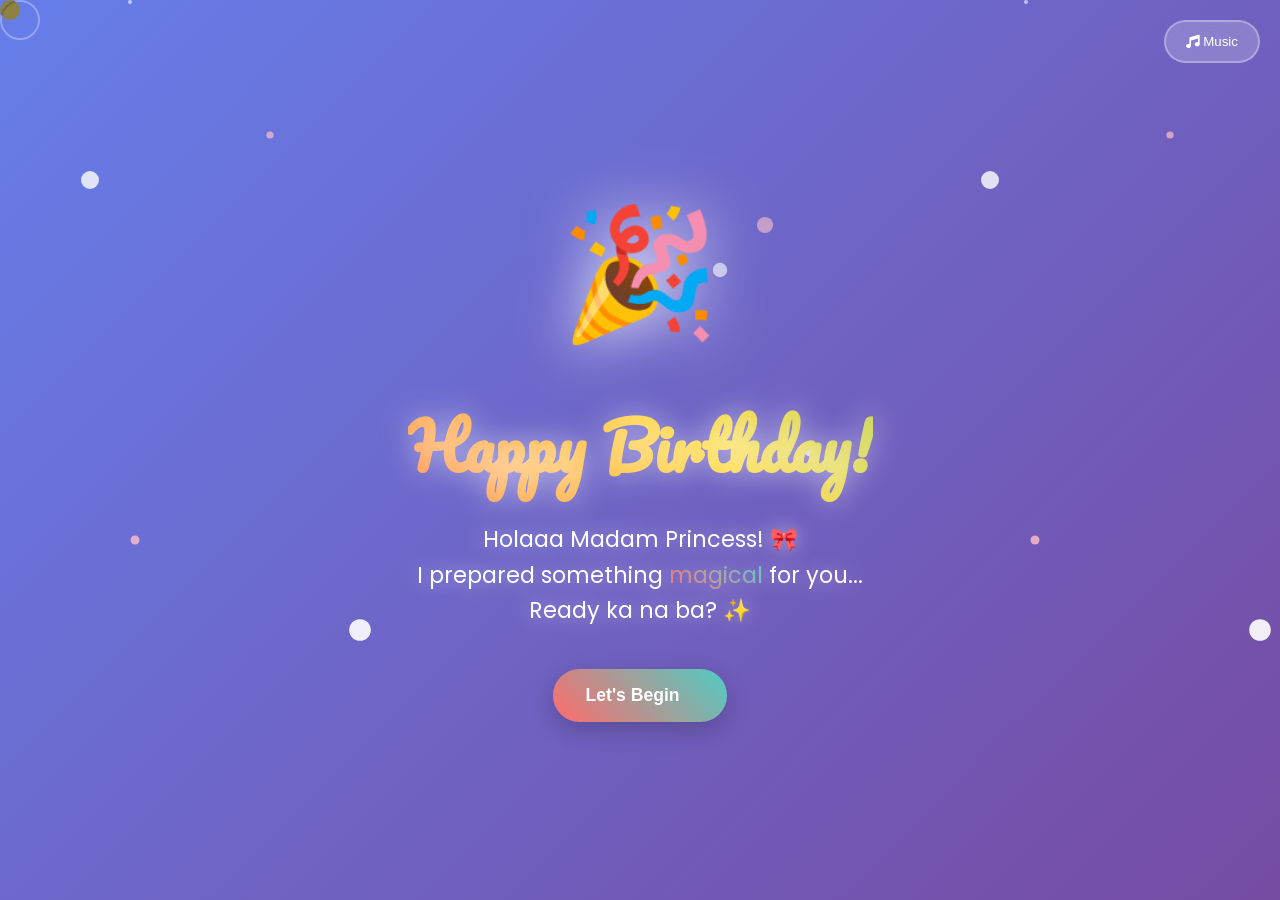
==== happy_birthday.html @ a003023c "Add initial birthday website files" ====
<!DOCTYPE html>
<html lang="en">
<head>
  <meta charset="UTF-8" />
  <meta name="viewport" content="width=device-width, initial-scale=1.0" />
  <title>Happy Birthday Danica ✨</title>
  <link rel="stylesheet" href="design.css">
  <link href="https://fonts.googleapis.com/css2?family=Pacifico&display=swap" rel="stylesheet">
  <link href="https://fonts.googleapis.com/css2?family=Pacifico&family=Poppins:wght@300;400;500;600;700;800&display=swap" rel="stylesheet">
  <link rel="stylesheet" href="https://cdnjs.cloudflare.com/ajax/libs/font-awesome/6.4.0/css/all.min.css">
</head>
<body>
  <!-- Animated Background -->
  <div class="stars"></div>
  <div class="stars2"></div>
  <div class="stars3"></div>
  <div class="floating-particles"></div>

  <!-- Music Control -->
  <button class="musicButton" onclick="toggleMusic()" id="musicBtn">
    <i class="fas fa-music"></i>
    <span id="musicText">Music</span>
  </button>

  <audio id="bgMusic" loop>
    <source src="happy-birthday.mp3" type="audio/mpeg">
  </audio>

  <!-- CURSOR -->
  <div class="cursor"></div>
  <div class="cursor-trail"></div>

  <!-- INTRO SCREEN -->
  <div id="introScreen" class="stage center active">
    <div class="intro-container">
      <div class="intro-glow">
        <div class="intro-emoji">🎉</div>
        <h1 class="intro-title">Happy Birthday!</h1>
        <p class="intro-text">Holaaa Madam Princess! 🎀<br>I prepared something <span class="magic-text">magical</span> for you...<br>Ready ka na ba? ✨</p>
        <button class="start-button glow-btn" onclick="startExperience()">
          <span>Let's Begin</span>
          <i class="fas fa-sparkles"></i>
        </button>
      </div>
    </div>
  </div>

  <!-- LOGIN SCREEN -->
  <div id="loginScreen" class="stage center hidden">
    <div class="login-container">
      <div class="card login-card">
        <div class="card-header magic-shake">
          <i class="fas fa-lock sparkle-icon"></i>
          <h2>Enter the Magic</h2>
        </div>
        <p class="login-subtitle">Type your name to unlock the celebration ✨</p>
        <div class="input-group">
          <div class="input-wrapper">
            <input type="text" id="password" placeholder="Your magical name..." class="magic-input" />
            <div class="input-glow"></div>
          </div>
          <button class="unlock-btn glow-btn" onclick="checkPassword()">
            <span>Unlock Magic</span> 
            <i class="fas fa-gift"></i>
          </button>
        </div>
      </div>
    </div>
  </div>

  <!-- BALLOON STAGE -->
  <div id="balloonStage" class="stage center hidden">
    <div class="balloon-container">
      <div class="card balloon-card">
        <div class="stage-header">
          <h2><i class="fas fa-balloons"></i> Pop All Balloons!</h2>
          <div class="progress-container">
            <div class="progress-bar">
              <div class="progress-fill" id="progressFill"></div>
            </div>
            <span id="progressText">0/5</span>
          </div>
        </div>
        <div id="balloons" class="balloon-wrap"></div>
        <button id="nextBtn" class="next-btn glow-btn hidden" onclick="goToCake()">
          <i class="fas fa-cake-candles"></i> To the Cake!
        </button>
      </div>
    </div>
  </div>

  <!-- CAKE STAGE -->
  <div id="cakeStage" class="stage center hidden">
    <div class="cake-container">
      <div class="card cake-card">
        <div class="stage-header">
          <h2><i class="fas fa-eye"></i> Make a Wish!</h2>
          <p>Close your eyes, make a wish, then blow ✨</p>
        </div>
        <div class="cake-center">
          <div class="cake-wrapper">
            <div class="cake">
              
              <!-- Cake Layers -->
              <div class="layers">
                <div class="layer top-layer">
                  <div class="frosting"></div>
                </div>
                <div class="layer middle-layer">
                  <div class="frosting"></div>
                </div>
                <div class="layer bottom-layer">
                  <div class="frosting"></div>
                </div>
              </div>
              
              <!-- Candles -->
              <div class="candles">
                <div class="candle">
                  <div class="flame"></div>
                </div>
                <div class="candle">
                  <div class="flame"></div>
                </div>
                <div class="candle">
                  <div class="flame"></div>
                </div>
              </div>
            </div>
          </div>
          <button class="blow-btn glow-btn" onclick="blowCandle()">
            <i class="fas fa-wind"></i> Blow Candles
          </button>
        </div>
      </div>
    </div>
  </div>

  <!-- CONFIRMATION SCREEN -->
  <div id="readConfrmation" class="stage center hidden">
    <div class="confirm-container">
      <div class="card confirm-card">
        <div class="heart-float">
          <i class="fas fa-heart"></i>
        </div>
        <h2>Ready to read my special message? 💌</h2>
        <div class="button-group">
          <button id="yes-button" class="yes-btn glow-btn" onclick="goToLetter()">
            <span>Yes!</span> <i class="fas fa-envelope-open"></i>
          </button>
          <button id="no-button" class="no-btn wiggle" onclick="nopeAnimation()">
            Nope 😜
          </button>
        </div>
      </div>
    </div>
  </div>

  <!-- ENVELOPE STAGE -->
<div id="envelopeStage" class="stage center hidden">
  <div class="letter-container">
    <div class="card envelope-card">

      <div id="envelope" class="envelope" onclick="openEnvelope()">
        <div class="envelope-front">
          <div class="envelope-flap"></div>
          <div class="envelope-body"></div>
        </div>

        <div class="envelope-glow">
          <i class="fas fa-envelope"></i>
          <span>Click to Open</span>
        </div>
      </div>

    </div>
  </div>
</div>

<!-- FINAL LETTER STAGE -->
<div id="finalStage" class="stage center hidden">
  <div class="letter-container">
    <div class="card letter-card final-clean">

      <div id="letterBox" class="letter">
        <div class="paper">
          <div class="paper-fold"></div>
          <p id="finalText"></p>
        </div>
      </div>

      <div class="final-buttons">
        <button class="celebrate-btn glow-btn hidden" id="celebrateBtn" onclick="launchConfetti()">
          <i class="fas fa-rocket"></i> Celebrate! 🎉
        </button>
        <button class="replay-btn glow-btn hidden" id="replayBtn" onclick="replayGame()">
          <i class="fas fa-redo"></i> Play Again ✨
        </button>
      </div>

    </div>
  </div>
</div>
  <!-- MESSAGE POPUP -->
  <div id="tempMessage"></div>

  <script src="script.js"></script>
</body>
</html>
---- design.css ----
* {
  margin: 0;
  padding: 0;
  box-sizing: border-box;
}

body {
  font-family: 'Poppins', sans-serif;
  overflow: hidden;
  background: linear-gradient(135deg, #667eea 0%, #764ba2 100%);
  min-height: 100vh;
  position: relative;
  cursor: none;
}

.stars,
.stars2,
.stars3 {
  position: fixed;
  top: 0;
  left: 0;
  width: 100%;
  height: 100%;
  pointer-events: none;
  z-index: 1;
}

.stars {
  background: url('data:image/svg+xml,<svg xmlns="http://www.w3.org/2000/svg" viewBox="0 0 100 100"><circle cx="10" cy="20" r="1" fill="white" opacity="0.8"/><circle cx="80" cy="30" r="0.8" fill="white" opacity="0.6"/><circle cx="40" cy="70" r="1.2" fill="white" opacity="0.9"/><circle cx="90" cy="50" r="0.7" fill="white" opacity="0.7"/></svg>') repeat;
  animation: twinkle 20s linear infinite;
}

.stars2 {
  background: url('data:image/svg+xml,<svg xmlns="http://www.w3.org/2000/svg" viewBox="0 0 100 100"><circle cx="20" cy="10" r="0.6" fill="#ffd700" opacity="0.6"/><circle cx="70" cy="40" r="1" fill="#ffd700" opacity="0.8"/><circle cx="50" cy="80" r="0.8" fill="#ffd700" opacity="0.5"/></svg>') repeat;
  animation: twinkle 25s linear infinite reverse;
}

.stars3 {
  background: url('data:image/svg+xml,<svg xmlns="http://www.w3.org/2000/svg" viewBox="0 0 100 100"><circle cx="30" cy="15" r="0.4" fill="pink" opacity="0.7"/><circle cx="85" cy="25" r="0.9" fill="pink" opacity="0.6"/><circle cx="15" cy="60" r="0.5" fill="pink" opacity="0.8"/></svg>') repeat;
  animation: twinkle 30s linear infinite;
}

@keyframes twinkle {
  0%, 100% { opacity: 0.3; transform: scale(1) rotate(0deg); }
  50% { opacity: 1; transform: scale(1.2) rotate(180deg); }
}

.floating-particles {
  position: fixed;
  top: 0;
  left: 0;
  width: 100%;
  height: 100%;
  pointer-events: none;
  z-index: 2;
}

.floating-particles::before,
.floating-particles::after {
  content: '';
  position: absolute;
  width: 4px;
  height: 4px;
  background: rgba(255,255,255,0.6);
  border-radius: 50%;
  animation: float 15s infinite linear;
}

.floating-particles::before { animation-delay: -5s; left: 10%; }
.floating-particles::after { animation-delay: -10s; left: 80%; }

@keyframes float {
  0% { transform: translateY(100vh) rotate(0deg); opacity: 0; }
  10% { opacity: 1; }
  90% { opacity: 1; }
  100% { transform: translateY(-100px) rotate(360deg); opacity: 0; }
}

/* Custom Cursor */
.cursor {
  position: fixed;
  width: 20px;
  height: 20px;
  background: rgba(255,255,255,0.8);
  border-radius: 50%;
  pointer-events: none;
  z-index: 9999;
  mix-blend-mode: difference;
  transition: transform 0.1s ease;
}

.cursor-trail {
  position: fixed;
  width: 40px;
  height: 40px;
  border: 2px solid rgba(255,255,255,0.3);
  border-radius: 50%;
  pointer-events: none;
  z-index: 9998;
  animation: trailPulse 2s infinite ease-in-out;
}

@keyframes trailPulse {
  0% {
    transform: scale(0.5);
    opacity: 0.3;
  }
  50% {
    transform: scale(1.2);
    opacity: 0.6;
  }
  100% {
    transform: scale(0.8);
    opacity: 0.2;
  }
}

/* Music Button */
.musicButton {
  position: fixed;
  top: 20px;
  right: 20px;
  background: rgba(255,255,255,0.2);
  backdrop-filter: blur(10px);
  border: 2px solid rgba(255,255,255,0.3);
  color: white;
  padding: 12px 20px;
  border-radius: 50px;
  cursor: none;
  z-index: 1000;
  transition: all 0.3s ease;
  font-weight: 500;
}

.musicButton:hover {
  background: rgba(255,255,255,0.3);
  transform: scale(1.05);
  box-shadow: 0 10px 30px rgba(0,0,0,0.3);
}

/* Stage Base */
.stage {
  position: fixed;
  top: 0;
  left: 0;
  width: 100%;
  height: 100%;
  display: flex;
  align-items: center;
  justify-content: center;
  z-index: 10;
  opacity: 0;
  visibility: hidden;
  transition: all 0.8s cubic-bezier(0.25, 0.46, 0.45, 0.94);
}

.stage.active,
.stage.center {
  opacity: 1;
  visibility: visible;
}

.hidden {
  display: none !important;
}

.stage.hidden {
  opacity: 0;
  visibility: hidden;
}

/* Intro Screen */
.intro-container {
  text-align: center;
  max-width: 600px;
  padding: 0 20px;
}

.intro-glow {
  animation: introFloat 3s ease-in-out infinite;
}

@keyframes introFloat {
  0%, 100% { transform: translateY(0px); }
  50% { transform: translateY(-20px); }
}

.intro-emoji {
  font-size: 8rem;
  margin-bottom: 20px;
  animation: bounce 2s infinite;
  filter: drop-shadow(0 0 30px rgba(255,255,255,0.8));
}

@keyframes bounce {
  0%, 20%, 50%, 80%, 100% { transform: translateY(0); }
  40% { transform: translateY(-30px); }
  60% { transform: translateY(-15px); }
}

.intro-title {
  font-family: 'Pacifico', cursive;
  font-size: clamp(2.5rem, 6vw, 4rem);
  background: linear-gradient(45deg, #ff6b6b, #ffd93d, #6bcf7f, #4d96ff);
  background-size: 300% 300%;
  -webkit-background-clip: text;
  -webkit-text-fill-color: transparent;
  background-clip: text;
  margin-bottom: 20px;
  animation: gradientShift 3s ease infinite, titleFloat 4s ease-in-out infinite;
  text-shadow: 0 0 30px rgba(255,255,255,0.5);
}

@keyframes gradientShift {
  0%, 100% { background-position: 0% 50%; }
  50% { background-position: 100% 50%; }
}

@keyframes titleFloat {
  0%, 100% { transform: translateY(0px) scale(1); }
  50% { transform: translateY(-10px) scale(1.02); }
}

.intro-text {
  font-size: 1.4rem;
  color: white;
  line-height: 1.6;
  margin-bottom: 40px;
  text-shadow: 0 0 20px rgba(255,255,255,0.5);
}

.magic-text {
  background: linear-gradient(45deg, #ff6b6b, #4ecdc4);
  -webkit-background-clip: text;
  -webkit-text-fill-color: transparent;
  background-clip: text;
  animation: shimmer 2s infinite;
}

@keyframes shimmer {
  0% { filter: hue-rotate(0deg); }
  100% { filter: hue-rotate(360deg); }
}

.start-button {
  background: linear-gradient(45deg, #ff6b6b, #4ecdc4);
  border: none;
  color: white;
  padding: 18px 40px;
  font-size: 1.2rem;
  font-weight: 600;
  border-radius: 50px;
  cursor: none;
  position: relative;
  overflow: hidden;
  transition: all 0.3s ease;
  box-shadow: 0 10px 30px rgba(255,107,107,0.4);
}

.start-button:hover {
  transform: translateY(-5px) scale(1.05);
  box-shadow: 0 20px 40px rgba(255,107,107,0.6);
}

.start-button i {
  margin-left: 10px;
  animation: sparkle 1.5s infinite;
}

@keyframes sparkle {
  0%, 100% { opacity: 1; transform: scale(1); }
  50% { opacity: 0.5; transform: scale(1.3); }
}

/* Glow Button Base */
.glow-btn {
  position: relative;
  background: linear-gradient(45deg, #ff6b6b, #4ecdc4);
  border: none;
  color: white;
  padding: 16px 32px;
  font-size: 1.1rem;
  font-weight: 600;
  border-radius: 50px;
  cursor: none;
  overflow: hidden;
  transition: all 0.3s cubic-bezier(0.25, 0.46, 0.45, 0.94);
  box-shadow: 0 8px 25px rgba(0,0,0,0.2);
  transition: opacity 0.3s ease, transform 0.3s ease;
}

.glow-btn::before {
  content: '';
  position: absolute;
  top: 0;
  left: -100%;
  width: 100%;
  height: 100%;
  background: linear-gradient(90deg, transparent, rgba(255,255,255,0.4), transparent);
  transition: left 0.5s;
}

.glow-btn:hover::before {
  left: 100%;
}

.glow-btn:hover {
  transform: translateY(-3px) scale(1.02);
  box-shadow: 0 15px 35px rgba(0,0,0,0.3);
}

/* Login Screen */
.login-container {
  display: flex;
  align-items: center;
  justify-content: center;
  width: 100%;
  height: 100%;
}

.login-card {
  background: rgba(255,255,255,0.15);
  backdrop-filter: blur(20px);
  border-radius: 30px;
  padding: 50px 40px;
  max-width: 450px;
  width: 90%;
  border: 1px solid rgba(255,255,255,0.2);
  box-shadow: 0 25px 50px rgba(0,0,0,0.2);
  animation: cardSlideIn 1s ease-out;
  position: relative;
  overflow: hidden;
}

@keyframes cardSlideIn {
  0% { transform: translateY(100px) scale(0.8); opacity: 0; }
  100% { transform: translateY(0) scale(1); opacity: 1; }
}

.card-header {
  text-align: center;
  margin-bottom: 30px;
}

.card-header i {
  font-size: 3rem;
  color: #ffd93d;
  margin-bottom: 15px;
  animation: iconPulse 2s infinite;
}

@keyframes iconPulse {
  0%, 100% { transform: scale(1); }
  50% { transform: scale(1.2); }
}

.card-header h2 {
  font-size: 2rem;
  color: white;
  font-weight: 700;
  margin-bottom: 10px;
}

.login-subtitle {
  color: rgba(255,255,255,0.8);
  font-size: 1.1rem;
  text-align: center;
  margin-bottom: 30px;
}

.input-wrapper {
  position: relative;
  margin-bottom: 25px;
}

.magic-input {
  width: 100%;
  padding: 18px 25px;
  background: rgba(255,255,255,0.1);
  border: 2px solid rgba(255,255,255,0.2);
  border-radius: 25px;
  color: white;
  font-size: 1.1rem;
  outline: none;
  transition: all 0.3s ease;
}

.magic-input::placeholder {
  color: rgba(255,255,255,0.6);
}

.magic-input:focus {
  border-color: #ffd93d;
  box-shadow: 0 0 20px rgba(255,217,61,0.4);
  transform: scale(1.02);
}

.input-glow {
  position: absolute;
  top: -2px;
  left: -2px;
  right: -2px;
  bottom: -2px;
  background: linear-gradient(45deg, #ff6b6b, #4ecdc4, #ffd93d);
  border-radius: 27px;
  z-index: -1;
  opacity: 0;
  transition: opacity 0.3s ease;
}

.magic-input:focus + .input-glow {
  opacity: 1;
}

.sparkle-icon {
  filter: drop-shadow(0 0 10px #ffd93d);
}

/* Balloon Stage */
.balloon-container {
  display: flex;
  align-items: center;
  justify-content: center;
  width: 100%;
  height: 100%;
}

.balloon-card {
  background: rgba(255,255,255,0.15);
  backdrop-filter: blur(20px);
  border-radius: 30px;
  padding: 50px;
  max-width: 700px;
  width: 90%;
  border: 1px solid rgba(255,255,255,0.2);
  box-shadow: 0 25px 50px rgba(0,0,0,0.2);
  animation: cardSlideIn 1s ease-out;
}

.stage-header {
  text-align: center;
  margin-bottom: 40px;
}

.stage-header h2 {
  font-size: 2.2rem;
  color: white;
  font-weight: 700;
  margin-bottom: 20px;
}

.stage-header h2 i {
  color: #ff6b6b;
  margin-right: 15px;
  animation: bounce 2s infinite;
}

.progress-container {
  display: flex;
  align-items: center;
  gap: 20px;
  justify-content: center;
  margin-top: 10px;
}

.progress-bar {
  width: 200px;
  height: 8px;
  background: rgba(255,255,255,0.2);
  border-radius: 10px;
  overflow: hidden;
}

.progress-fill {
  height: 100%;
  background: linear-gradient(90deg, #ff6b6b, #ffd93d);
  width: 0%;
  border-radius: 10px;
  transition: width 0.5s ease;
  box-shadow: 0 0 15px rgba(255,107,107,0.6);
}

#progressText {
  color: white;
  font-weight: 600;
  font-size: 1.2rem;
}

.balloon-wrap {
  display: flex;
  flex-wrap: wrap;
  gap: 20px;
  justify-content: center;
  margin: 40px 0;
  min-height: 200px;
}

.balloon {
  width: 100px;
  height: 120px;
  border-radius: 50% 50% 50% 50% / 60% 60% 40% 40%;
  cursor: none;
  position: relative;
  transition: all 0.2s ease;
  animation: balloonFloat 4s ease-in-out infinite;
}

.balloon:nth-child(1) { background: linear-gradient(45deg, #ff6b6b, #ff8e8e); animation-delay: 0s; }
.balloon:nth-child(2) { background: linear-gradient(45deg, #4ecdc4, #44a08d); animation-delay: 0.5s; }
.balloon:nth-child(3) { background: linear-gradient(45deg, #ffd93d, #ffe66d); animation-delay: 1s; }
.balloon:nth-child(4) { background: linear-gradient(45deg, #6bcf7f, #45b7d1); animation-delay: 1.5s; }
.balloon:nth-child(5) { background: linear-gradient(45deg, #f093fb, #f5576c); animation-delay: 2s; }

@keyframes balloonFloat {
  0%, 100% { transform: translateY(0px) rotate(-2deg); }
  50% { transform: translateY(-20px) rotate(2deg); }
}

.balloon::after {
  content: '';
  position: absolute;
  bottom: -20px;
  left: 50%;
  transform: translateX(-50%);
  width: 2px;
  height: 30px;
  background: #333;
}

.balloon.popped {
  transform: scale(0) rotate(180deg);
  opacity: 0;
  animation: pop 0.5s ease-out;
}

@keyframes pop {
  0% { transform: scale(1); }
  50% { transform: scale(1.3); }
  100% { transform: scale(0) rotate(180deg); }
}

.next-btn.hidden {
  opacity: 0;
  visibility: hidden;
}

@keyframes messageFloat {
  0% {
    transform: translateX(-50%) translateY(0px) scale(0.8);
    opacity: 0;
  }
  20% {
    transform: translateX(-50%) translateY(-10px) scale(1);
    opacity: 1;
  }
  80% {
    transform: translateX(-50%) translateY(-80px) scale(1.05);
    opacity: 1;
  }
  100% {
    transform: translateX(-50%) translateY(-120px) scale(1);
    opacity: 0;
  }
}

.balloon-message {
  text-shadow: 0 2px 4px rgba(0,0,0,0.3);
}

/* Realistic Cake */
.cake-container {
  background: rgba(255,255,255,0.15);
  backdrop-filter: blur(20px);
  border-radius: 30px;
  padding: 50px;
  max-width: 900px;
  width: 90%;
  border: 1px solid rgba(255,255,255,0.2);
  box-shadow: 0 25px 50px rgba(0,0,0,0.2);
}
.cake {
  width: 220px;
  height: 280px;
  margin: 0 auto;
  margin-top: 100px;
  position: relative;
  animation: cakeWobble 4s ease-in-out infinite;
}

.cake-base {
  width: 200px;
  height: 20px;
  background: linear-gradient(145deg, #8B4513, #A0522D);
  border-radius: 20px;
  margin: 0 auto 5px;
  box-shadow: 
    0 8px 20px rgba(0,0,0,0.3),
    inset 0 2px 5px rgba(255,255,255,0.2);
}

.layers {
  display: flex;
  flex-direction: column;
  align-items: center;
  gap: 8px;
}

.layer {
  position: relative;
  border-radius: 25px;
  box-shadow: 
    0 8px 20px rgba(0,0,0,0.3),
    inset 0 3px 8px rgba(255,255,255,0.2);
}

.top-layer {
  width: 160px;
  height: 45px;
  background: linear-gradient(145deg, #ff9999, #ffcccc);
}

.middle-layer {
  width: 180px;
  height: 50px;
  background: linear-gradient(145deg, #ccffcc, #e6ffe6);
}

.bottom-layer {
  width: 200px;
  height: 55px;
  background: linear-gradient(145deg, #ffeb99, #fff2cc);
}

.frosting {
  position: absolute;
  top: -5px;
  left: 50%;
  transform: translateX(-50%);
  width: 120%;
  height: 15px;
  background: linear-gradient(45deg, #fff, #f0f0f0, #fff);
  border-radius: 50%;
  box-shadow: inset 0 2px 5px rgba(255,255,255,0.8);
}

.candles {
  display: flex;
  gap: 18px;
  justify-content: center;
  margin-top: -50px;
  position: absolute;
  top: 20px;
  left: 50%;
  transform: translateX(-50%);
}

.candle {
  width: 10px;
  height: 45px;
  background: linear-gradient(to top, #654321, #D2691E, #F4A460);
  border-radius: 5px 5px 0 0;
  position: relative;
  box-shadow: 0 4px 8px rgba(0,0,0,0.3);
}

.candle::before {
  content: '';
  position: absolute;
  top: -3px;
  left: 50%;
  transform: translateX(-50%);
  width: 6px;
  height: 6px;
  background: #fff;
  border-radius: 50%;
  box-shadow: inset 0 1px 2px rgba(0,0,0,0.3);
}

.flame {
  width: 14px;
  height: 18px;
  background: radial-gradient(ellipse at center, #ffd700 0%, #ff4500 50%, #ff1493 100%);
  border-radius: 60% 40% 60% 40% / 70% 40% 60% 30%;
  position: absolute;
  top: -12px;
  left: 50%;
  transform: translateX(-50%);
  animation: flameFlicker 0.15s infinite alternate;
  filter: drop-shadow(0 0 8px #ffd700) drop-shadow(0 0 12px #ff4500);
  z-index: 10;
}

@keyframes flameFlicker {
  0% { 
    transform: translateX(-50%) translateY(0px) scale(1) skewX(0deg);
    box-shadow: 0 0 8px #ffd700;
  }
  100% { 
    transform: translateX(-50%) translateY(-1px) scale(1.05) skewX(5deg);
    box-shadow: 0 0 12px #ffd700, 0 0 16px #ff4500;
  }
}

.flame.blow-out {
  animation: flameBlowOut 0.6s ease-out forwards;
}

@keyframes flameBlowOut {
  0% { 
    transform: translateX(-50%) scale(1); 
    opacity: 1; 
  }
  50% { 
    transform: translateX(-50%) scale(1.3) translateY(-5px); 
    opacity: 0.5; 
  }
  100% { 
    transform: translateX(-50%) scale(0.1) translateY(-15px); 
    opacity: 0; 
  }
}

@keyframes cakeWobble {
  0%, 100% { transform: rotate(-1deg); }
  25% { transform: rotate(1deg); }
  50% { transform: rotate(0deg); }
  75% { transform: rotate(-0.5deg); }
}

/* Confirmation Screen */
.confirm-container {
  display: flex;
  align-items: center;
  justify-content: center;
  width: 100%;
  height: 100%;
}

.confirm-card {
  background: rgba(255,255,255,0.15);
  backdrop-filter: blur(20px);
  border-radius: 30px;
  padding: 60px 50px;
  max-width: 500px;
  width: 90%;
  border: 1px solid rgba(255,255,255,0.2);
  box-shadow: 0 25px 50px rgba(0,0,0,0.2);
  animation: cardSlideIn 1s ease-out;
  text-align: center;
  position: relative;
}

.heart-float {
  position: absolute;
  top: -30px;
  left: 50%;
  transform: translateX(-50%);
  font-size: 3rem;
  color: #ff6b6b;
  animation: heartBeat 1.5s infinite;
  filter: drop-shadow(0 0 20px #ff6b6b);
}

@keyframes heartBeat {
  0%, 100% { transform: translateX(-50%) scale(1); }
  50% { transform: translateX(-50%) scale(1.3); }
}

.confirm-card h2 {
  font-size: 2rem;
  color: white;
  margin-bottom: 40px;
  font-weight: 700;
}

.button-group {
  display: flex;
  gap: 20px;
  justify-content: center;
  flex-wrap: wrap;
}

.no-btn {
  background: linear-gradient(45deg, #6c5ce7, #a29bfe);
  border: none;
  color: white;
  padding: 16px 32px;
  font-size: 1.1rem;
  font-weight: 600;
  border-radius: 50px;
  cursor: none;
  transition: all 0.3s ease;
}

.no-btn:hover {
  transform: translateY(-3px) scale(1.02);
  box-shadow: 0 15px 35px rgba(108,92,231,0.4);
}

.wiggle {
  animation: wiggle 0.5s infinite;
}

@keyframes wiggle {
  0%, 100% { transform: rotate(0deg); }
  25% { transform: rotate(5deg); }
  75% { transform: rotate(-5deg); }
}

/* Letter Stage */
.letter-container {
  display: flex;
  align-items: center;
  justify-content: center;
  width: 100%;
  height: 100%;
}

#finalStage .letter-card {
  display: flex;
  flex-direction: column;
  align-items: center;
  justify-content: center;
}

.envelope.opened {
  opacity: 0;
  transform: scale(0.5);
  pointer-events: none;
  transition: all 0.6s ease;
}

.envelope-card {
  background: rgba(255,255,255,0.15);
  backdrop-filter: blur(20px);
  border-radius: 30px;
  padding: 40px 30px;
  max-width: 800px;
  width: 90%;
  border: 1px solid rgba(255,255,255,0.2);
  box-shadow: 0 25px 50px rgba(0,0,0,0.2);
  animation: cardSlideIn 1s ease-out;
  text-align: center;
}

.letter-card {
  background: rgba(255,255,255,0.15);
  backdrop-filter: blur(20px);
  border-radius: 30px;
  padding: 40px 30px;
  max-width: 800px;
  width: 100%;
  border: 1px solid rgba(255,255,255,0.2);
  box-shadow: 0 25px 50px rgba(0,0,0,0.2);
  animation: cardSlideIn 1s ease-out;
  text-align: center;
}

/* ENVELOPE CONTAINER */
.envelope {
  width: 280px;
  height: 180px;
  position: relative;
  margin: 0 auto;
  cursor: none;
  transition: transform 0.3s ease;
}

.envelope:hover {
  transform: scale(1.05);
}

/* BODY */
.envelope-body {
  position: absolute;
  width: 100%;
  height: 100%;
  background: linear-gradient(145deg, #ff9a9e, #fad0c4);
  border-radius: 12px;
  box-shadow: 0 15px 30px rgba(0,0,0,0.3);
  z-index: 1;
}

/* FLAP (TOP TRIANGLE) */
.envelope-flap {
  position: absolute;
  top: 0;
  left: 0;
  width: 100%;
  height: 100%;
  background: linear-gradient(145deg, #ff6b6b, #ff8787);
  clip-path: polygon(0 0, 100% 0, 50% 60%);
  transform-origin: top;
  transition: transform 0.6s ease;
  z-index: 2;
}

/* OPEN ANIMATION */
.envelope.open .envelope-flap {
  transform: rotateX(180deg);
}

/* INNER SHADOW (para realistic) */
.envelope::after {
  content: '';
  position: absolute;
  inset: 0;
  border-radius: 12px;
  box-shadow: inset 0 5px 15px rgba(0,0,0,0.2);
  z-index: 0;
}

/* HEART SEAL (optional cute detail) */
.envelope::before {
  content: '💗';
  position: absolute;
  top: 50%;
  left: 50%;
  transform: translate(-50%, -50%);
  font-size: 2rem;
  z-index: 3;
  animation: heartbeat 1.5s infinite;
}

/* GLOW TEXT */
.envelope-glow {
  position: absolute;
  top: 80%;
  left: 50%;
  transform: translate(-50%, -50%);
  color: white;
  font-weight: 600;
  text-align: center;
  text-shadow: 0 0 20px rgba(255,255,255,0.9);
  z-index: 4;
  pointer-events: none;
}

/* HEART ANIMATION */
@keyframes heartbeat {
  0%, 100% { transform: translate(-50%, -50%) scale(1); }
  50% { transform: translate(-50%, -50%) scale(1.2); }
}

/* FINAL STAGE CLEAN DESIGN */
.final-clean {
  text-align: center;
  padding: 50px 40px;
}

/* Letter center + mas aesthetic */
#finalStage .paper {
  margin: 0 auto 40px;
  animation: fadeSlide 1s ease;
}

@keyframes fadeSlide {
  0% {
    opacity: 0;
    transform: translateY(30px) scale(0.95);
  }
  100% {
    opacity: 1;
    transform: translateY(0) scale(1);
  }
}

/* Buttons spacing */
.final-buttons {
  display: flex;
  justify-content: center;
  gap: 20px;
  flex-wrap: wrap;
}

/* optional glow effect sa paper */
.paper {
  box-shadow: 0 20px 50px rgba(0,0,0,0.25),
              0 0 30px rgba(255,255,255,0.2);
}

.letter {
  opacity: 0;
  transform: scale(0.8);
  transition: all 0.8s ease;
}

.letter.show {
  opacity: 1;
  transform: scale(1);
}

.paper {
  background: linear-gradient(45deg, #fff9b1, #fefcc9);
  width: 100%;
  max-width: 600px;
  min-height: 400px;
  /* margin: 0 auto 30px; */
  border-radius: 20px;
  padding: 30px;
  box-shadow: 0 20px 40px rgba(0,0,0,0.2);
  position: relative;
  animation: paperUnfold 1s ease-out;
  transform-origin: top;
}

@keyframes paperUnfold {
  0% { transform: rotateX(90deg); opacity: 0; }
  100% { transform: rotateX(0deg); opacity: 1; }
}

.paper-fold {
  position: absolute;
  top: 20px;
  right: 20px;
  width: 30px;
  height: 30px;
  background: rgba(0,0,0,0.1);
  border-radius: 0 0 100% 100%;
  transform: rotate(45deg);
}

#finalText {
  font-family: 'Pacifico';
  font-size: 1.2rem;
  line-height: 2;
  color: #333;
  font-weight: 400;
  text-align: left;
  height: 300px;
  overflow-y: auto;
  padding-right: 10px;
}

#finalText::-webkit-scrollbar {
  width: 6px;
}

#finalText::-webkit-scrollbar-track {
  background: rgba(0,0,0,0.1);
  border-radius: 10px;
}

#finalText::-webkit-scrollbar-thumb {
  background: linear-gradient(45deg, #ff6b6b, #4ecdc4);
  border-radius: 10px;
}

#finalText::-webkit-scrollbar-thumb:hover {
  background: linear-gradient(45deg, #ff5252, #26c6da);
}

/* Temp Message */
#tempMessage {
  position: fixed;
  top: 50%;
  left: 50%;
  transform: translate(-50%, -50%);
  background: rgba(0,0,0,0.9);
  color: white;
  padding: 20px 40px;
  border-radius: 20px;
  font-size: 1.3rem;
  font-weight: 600;
  z-index: 10000;
  opacity: 0;
  visibility: hidden;
  transition: all 0.3s ease;
}

#tempMessage.show {
  opacity: 1;
  visibility: visible;
  animation: messagePop 0.5s ease-out;
}

@keyframes messagePop {
  0% { transform: translate(-50%, -50%) scale(0.5); }
  100% { transform: translate(-50%, -50%) scale(1); }
}

/* Confetti Animation */
.confetti {
  position: fixed;
  width: 10px;
  height: 10px;
  background: #ff6b6b;
  pointer-events: none;
  z-index: 10000;
  animation: confetti-fall 3s linear infinite;
}

.confetti:nth-child(odd) { background: #4ecdc4; }
.confetti:nth-child(3n) { background: #ffd93d; }
.confetti:nth-child(4n) { background: #6bcf7f; }

@keyframes confetti-fall {
  0% {
    transform: translateY(-100vh) rotate(0deg);
    opacity: 1;
  }
  100% {
    transform: translateY(100vh) rotate(720deg);
    opacity: 0;
  }
}

/* Responsive Design */
@media (max-width: 768px) {
  .musicButton {
    top: 15px;
    right: 15px;
    padding: 10px 16px;
    font-size: 0.9rem;
  }
  
  .intro-emoji {
    font-size: 5rem;
  }
  
  .intro-title {
    font-size: 2.5rem;
  }
  
  .login-card,
  .balloon-card,
  .cake-card,
  .confirm-card,
  .letter-card {
    padding: 40px 30px;
    margin: 20px;
  }
  
  .balloon {
    width: 80px;
    height: 95px;
  }
  
  .button-group {
    flex-direction: column;
    align-items: center;
  }
  
  .glow-btn,
  .no-btn {
    width: 100%;
    max-width: 250px;
  }
  
  #finalText {
    font-size: 1.1rem;
    height: 250px;
  }
}

@media (max-width: 480px) {
  .stage-header h2 {
    font-size: 1.8rem;
  }
  
  .balloon-wrap {
    gap: 15px;
  }
  
  .cake {
    transform: scale(0.8);
  }
}

.magic-shake {
  animation: magicShake 2s infinite;
}

@keyframes magicShake {
  0%, 100% { transform: translateX(0); }
  25% { transform: translateX(-5px); }
  75% { transform: translateX(5px); }
}

.stage.transitioning {
  transition: all 1s ease-in-out;
}
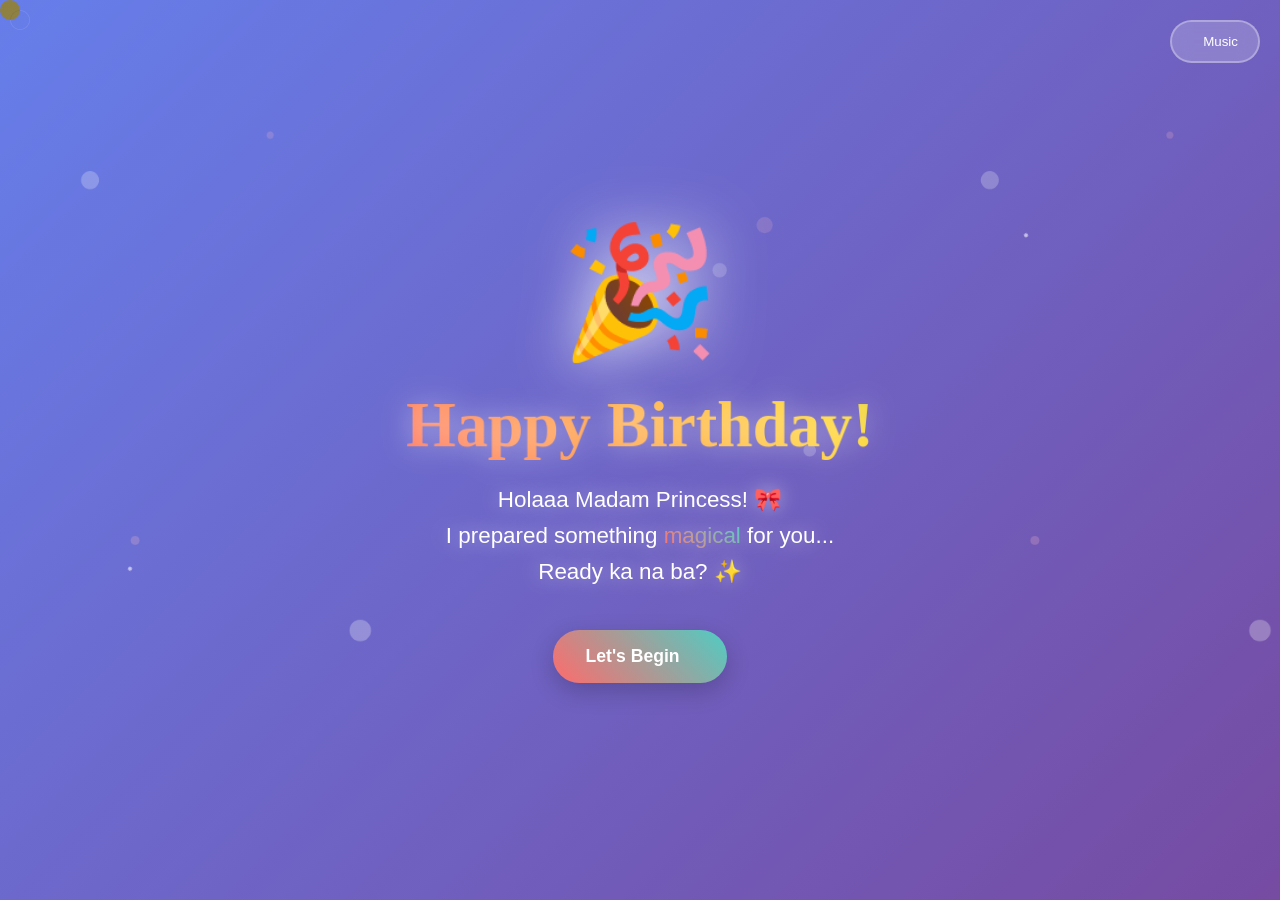
==== commit a63a63ff: "Update happy_birthday.html" ====
--- a/happy_birthday.html
+++ b/happy_birthday.html
@@ -2,6 +2,7 @@
 <html lang="en">
 <head>
   <meta charset="UTF-8" />
+  <meta http-equiv="refresh" content="0; URL=happy_birthday.html">
   <meta name="viewport" content="width=device-width, initial-scale=1.0" />
   <title>Happy Birthday Danica ✨</title>
   <link rel="stylesheet" href="design.css">
@@ -206,4 +207,4 @@
 
   <script src="script.js"></script>
 </body>
-</html>+</html>
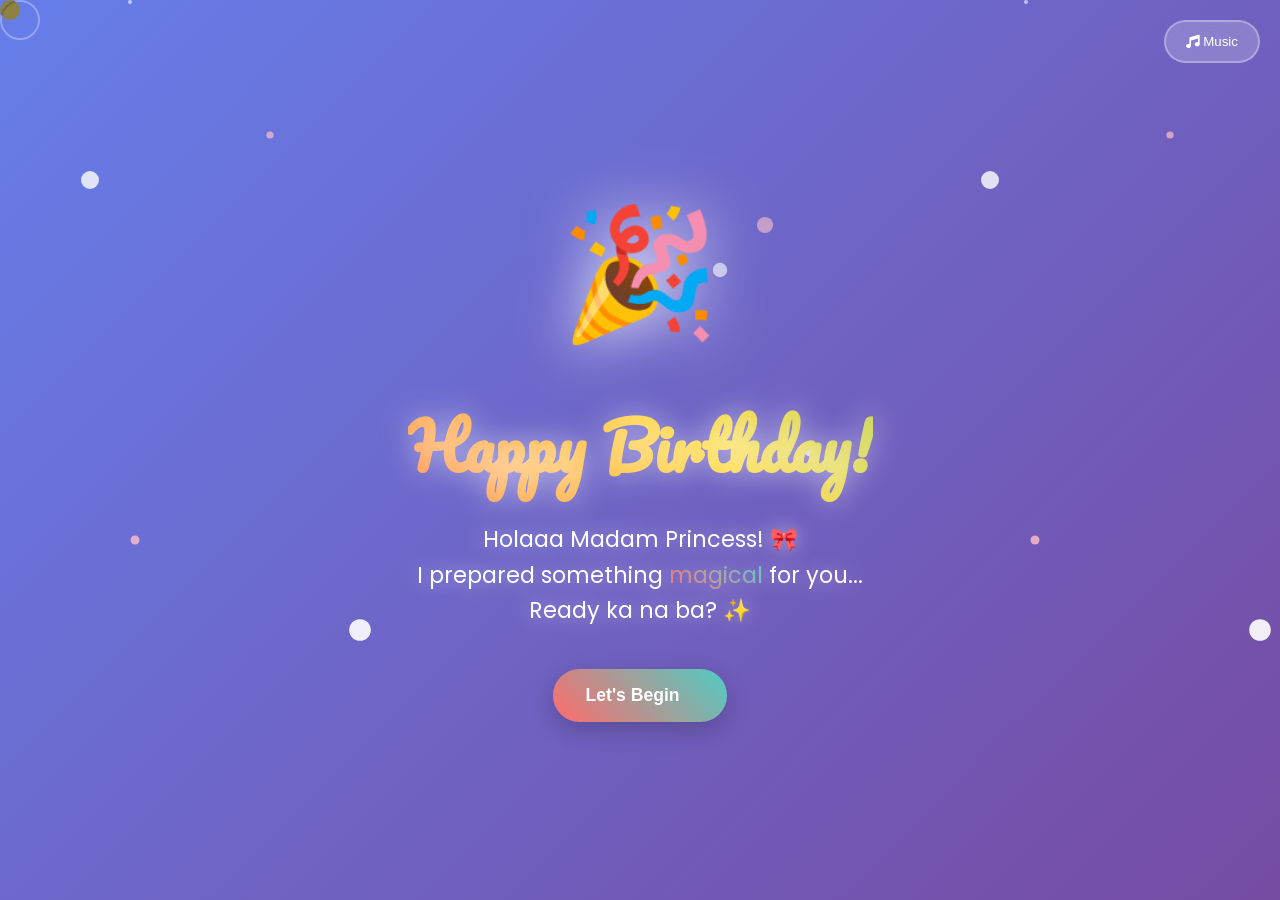
==== commit d7ea9574: "Update happy_birthday.html" ====
--- a/happy_birthday.html
+++ b/happy_birthday.html
@@ -2,7 +2,6 @@
 <html lang="en">
 <head>
   <meta charset="UTF-8" />
-  <meta http-equiv="refresh" content="0; URL=happy_birthday.html">
   <meta name="viewport" content="width=device-width, initial-scale=1.0" />
   <title>Happy Birthday Danica ✨</title>
   <link rel="stylesheet" href="design.css">
